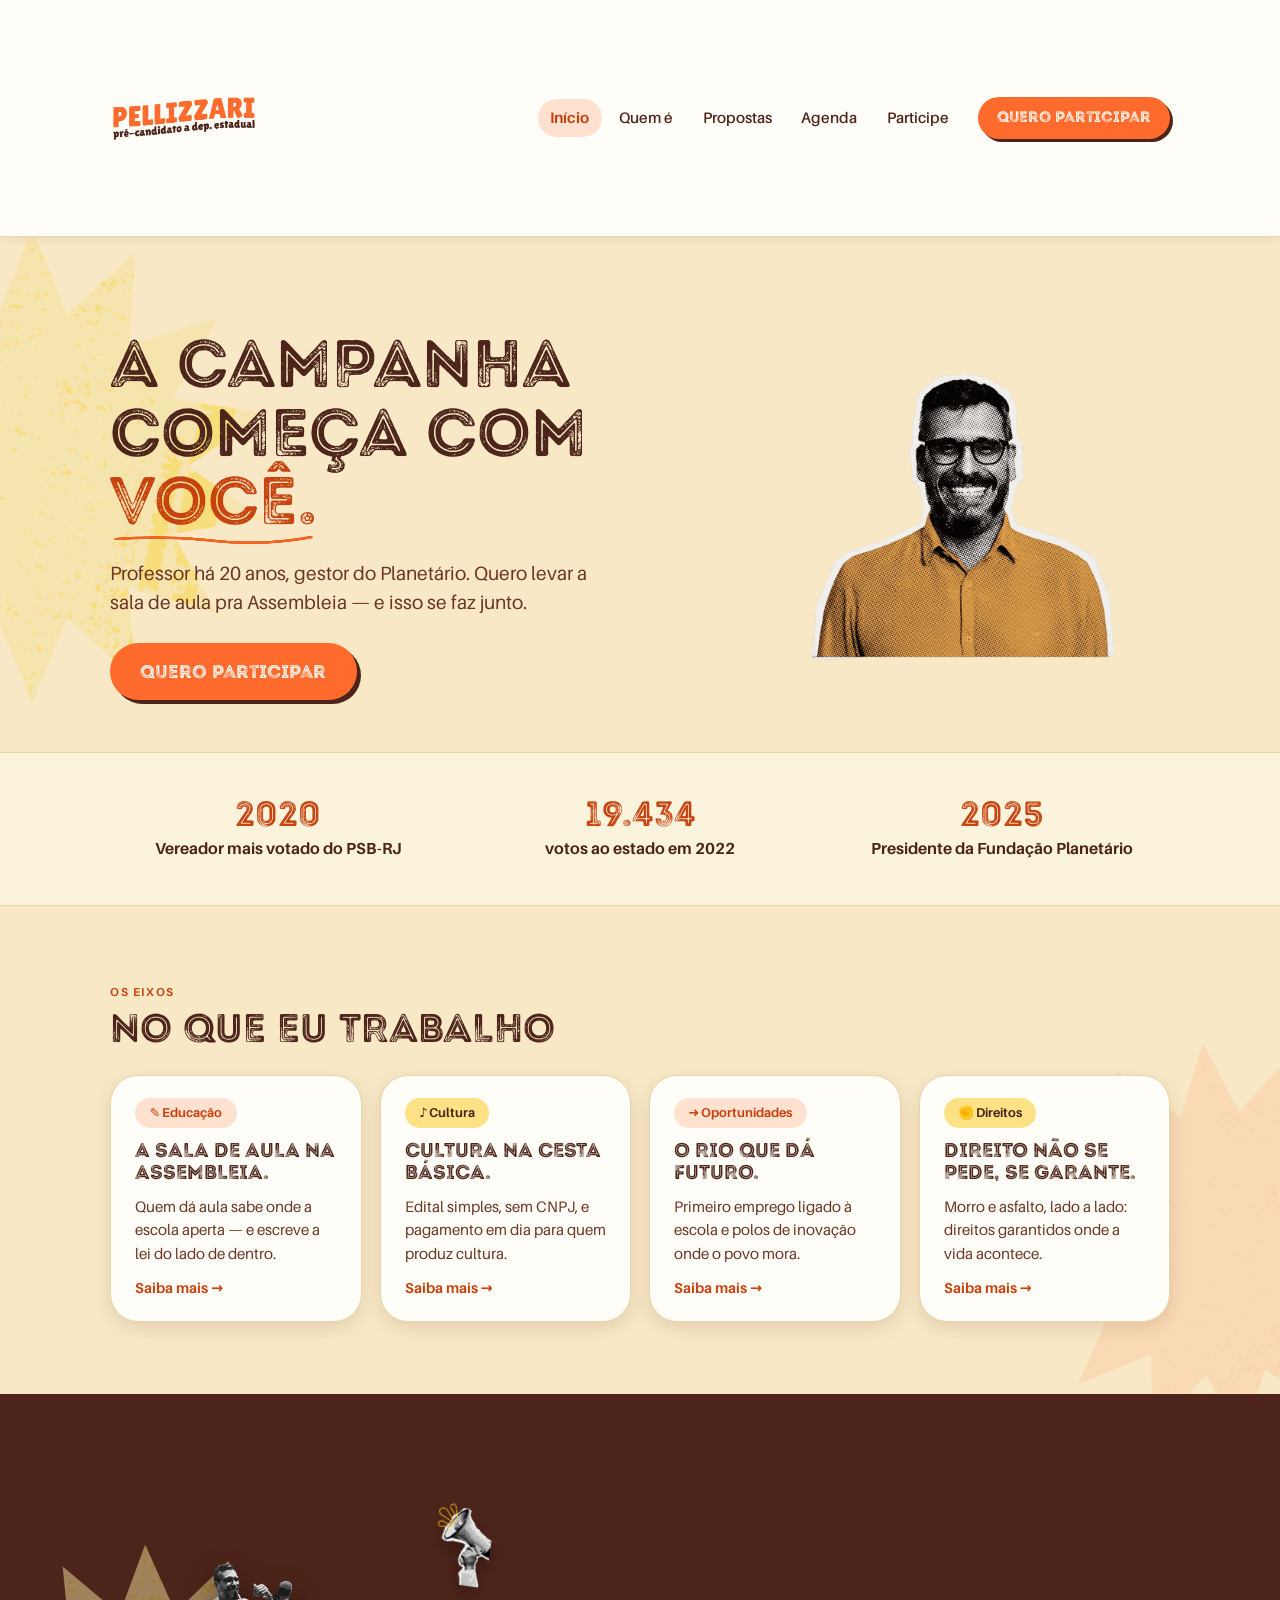
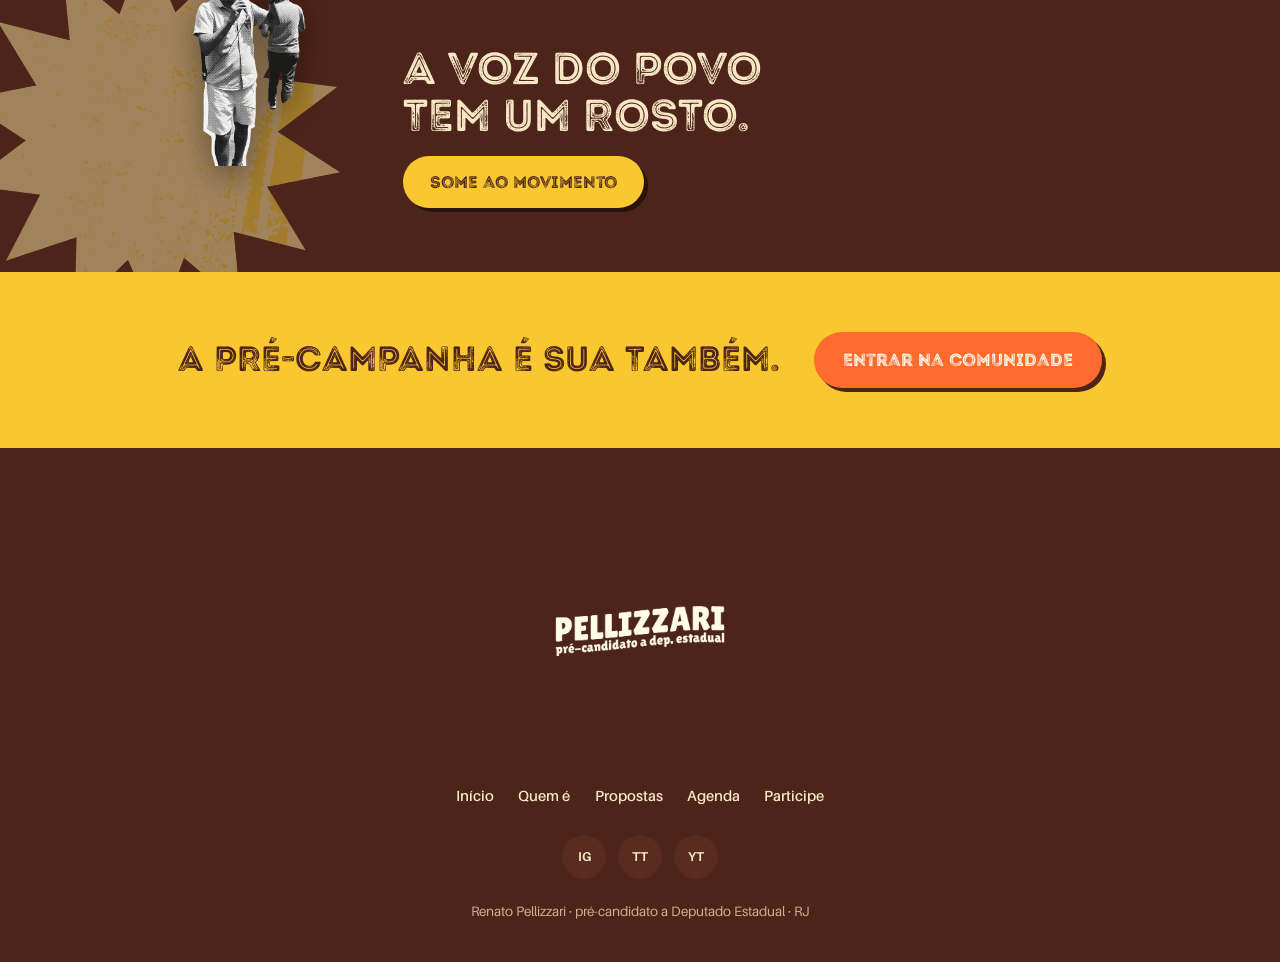
==== index.html @ 9db0ce03 "Site da pré-campanha Pellizzari (estático, pronto para GitHub Pages) - 5 páginas em pastas: / · /que" ====
<!DOCTYPE html>
<html lang="pt-BR">
<head>
<meta charset="utf-8">
<meta name="viewport" content="width=device-width, initial-scale=1">
<title>Início · Pellizzari — pré-campanha</title>
<meta name="description" content="Renato Pellizzari — professor há 20 anos e gestor do Planetário — quer levar a sala de aula para a Assembleia. Conheça a pré-campanha e participe.">
<meta property="og:type" content="website">
<meta property="og:title" content="Renato Pellizzari — pré-campanha">
<meta property="og:description" content="Renato Pellizzari — professor há 20 anos e gestor do Planetário — quer levar a sala de aula para a Assembleia. Conheça a pré-campanha e participe.">
<meta property="og:url" content="https://renatopellizzari.com.br/">
<meta property="og:image" content="https://renatopellizzari.com.br/assets/og.png">
<meta name="twitter:card" content="summary_large_image">
<link rel="stylesheet" href="/assets/styles.css">
<script src="/assets/dc-compat.js" defer></script>
</head>
<body>
<main lang="pt-BR" style="overflow-x:hidden">

  <!-- HEADER -->
  <header class="site-header">
    <div class="sh-inner">
      <a href="/" class="sh-logo" aria-label="Página inicial Pellizzari"><img src="/assets/img/logo-principal.png" alt="Pellizzari"></a>
      <nav class="sh-nav" aria-label="Menu principal">
        <a href="/" class="active">Início</a>
        <a href="/quem-e/">Quem é</a>
        <a href="/propostas/">Propostas</a>
        <a href="/agenda/">Agenda</a>
        <a href="/participe/">Participe</a>
      </nav>
      <a href="/participe/" class="sh-cta">Quero participar</a>
      <button type="button" class="sh-burger" aria-label="Abrir menu" aria-expanded="false">☰</button>
    </div>
    <nav class="sh-mobile" aria-label="Menu móvel">
      <a href="/" class="active">Início</a>
      <a href="/quem-e/">Quem é</a>
      <a href="/propostas/">Propostas</a>
      <a href="/agenda/">Agenda</a>
      <a href="/participe/">Participe</a>
    </nav>
  </header>

  <!-- HERO -->
  <section style="background:#f8e8c5;padding:28px 22px 0;position:relative;overflow:hidden">
    <img src="/assets/img/sunburst-amarelo.png" alt="" aria-hidden="true" style="position:absolute;left:clamp(-220px,-18vw,-120px);top:-140px;width:clamp(280px,42vw,520px);opacity:.55;pointer-events:none;transform:rotate(-8deg)">
    <div style="max-width:1060px;margin:0 auto;display:flex;flex-wrap:wrap;align-items:flex-end;gap:12px;position:relative;z-index:1">
      <div style="flex:1 1 300px;min-width:280px;padding:26px 0 52px">
        <h1 style="font-family:'Intro Rust',sans-serif;font-weight:700;text-transform:uppercase;font-size:clamp(2.3rem,7vw,4.2rem);line-height:1.02;margin:0;color:#4c241a">
          A campanha começa com
          <span style="position:relative;display:inline-block;color:#c6430f">você.<img src="/assets/img/grafismo-rabisco.png" alt="" style="position:absolute;left:0;bottom:-10px;width:100%;height:14px;object-fit:fill"></span>
        </h1>
        <p style="font-size:clamp(1.02rem,2.5vw,1.2rem);color:#6b3626;max-width:46ch;margin:22px 0 26px">
          Professor há 20 anos, gestor do Planetário. Quero levar a sala de aula pra Assembleia — e isso se faz junto.
        </p>
        <a href="/participe/" style="font-family:'Intro Rust',sans-serif;font-weight:700;font-size:1.15rem;background:#ff6b2d;color:#fffdf7;border-radius:999px;padding:.9rem 1.9rem;text-decoration:none;display:inline-flex;box-shadow:4px 4px 0 #4c241a" style-hover="background:#f0561a;color:#fffdf7" style-active="transform:translate(2px,2px);box-shadow:2px 2px 0 #4c241a">Quero participar</a>
      </div>
      <div style="flex:0 1 400px;min-width:260px;position:relative;margin:0 auto;display:flex;justify-content:center">
        <img src="/assets/img/busto-amarelo.png" alt="Renato Pellizzari, camisa amarela, sorrindo" style="display:block;width:min(84%,360px);margin-top:12px">
      </div>
    </div>
  </section>

  <!-- FAIXA DE PROVA -->
  <section style="background:#fcf3dd;border-top:1px solid #e7d4a8;border-bottom:1px solid #e7d4a8;padding:44px 22px">
    <div style="max-width:1060px;margin:0 auto;display:grid;grid-template-columns:repeat(auto-fit,minmax(230px,1fr));gap:26px">
      <div style="display:flex;flex-direction:column;gap:.2rem;text-align:center">
        <span style="font-family:'Intro Rust',sans-serif;font-weight:700;font-size:2.2rem;color:#c6430f;line-height:1">2020</span>
        <span style="font-weight:700;color:#4c241a">Vereador mais votado do PSB-RJ</span>
      </div>
      <div style="display:flex;flex-direction:column;gap:.2rem;text-align:center">
        <span style="font-family:'Intro Rust',sans-serif;font-weight:700;font-size:2.2rem;color:#c6430f;line-height:1">19.434</span>
        <span style="font-weight:700;color:#4c241a">votos ao estado em 2022</span>
      </div>
      <div style="display:flex;flex-direction:column;gap:.2rem;text-align:center">
        <span style="font-family:'Intro Rust',sans-serif;font-weight:700;font-size:2.2rem;color:#c6430f;line-height:1">2025</span>
        <span style="font-weight:700;color:#4c241a">Presidente da Fundação Planetário</span>
      </div>
    </div>
  </section>

  <!-- OS EIXOS -->
  <section style="background:#f8e8c5;padding:72px 22px;position:relative;overflow:hidden">
    <img src="/assets/img/sunburst-laranja.png" alt="" aria-hidden="true" style="position:absolute;right:-170px;bottom:-190px;width:clamp(320px,36vw,520px);opacity:.16;pointer-events:none;transform:rotate(12deg)">
    <div style="max-width:1060px;margin:0 auto;position:relative;z-index:1">
      <span style="font-weight:800;font-size:.72rem;text-transform:uppercase;letter-spacing:.14em;color:#c6430f">Os eixos</span>
      <h2 style="font-family:'Intro Rust',sans-serif;font-weight:700;text-transform:uppercase;font-size:clamp(1.7rem,4.5vw,2.5rem);line-height:1.05;margin:.3rem 0 1.6rem;color:#4c241a">No que eu trabalho</h2>
      <div style="display:grid;grid-template-columns:repeat(auto-fit,minmax(240px,1fr));gap:18px">
        <article style="background:#fffdf7;border:1px solid #e7d4a8;border-radius:28px;padding:1.4rem 1.5rem;box-shadow:0 6px 18px rgba(74,36,26,.12);display:flex;flex-direction:column;gap:.7rem">
          <span style="font-weight:700;font-size:.8rem;border-radius:999px;padding:.32rem .9rem;background:#ffe1d0;color:#c6430f;align-self:flex-start">✎ Educação</span>
          <h3 style="font-family:'Intro Rust',sans-serif;font-weight:700;text-transform:uppercase;font-size:1.25rem;line-height:1.1;margin:0;color:#4c241a">A sala de aula na Assembleia.</h3>
          <p style="margin:0;font-size:.95rem;color:#6b3626;flex:1">Quem dá aula sabe onde a escola aperta — e escreve a lei do lado de dentro.</p>
          <a href="/propostas/#educacao" style="font-weight:700;font-size:.9rem;color:#c6430f;text-decoration:none" style-hover="color:#ff6b2d">Saiba mais →</a>
        </article>
        <article style="background:#fffdf7;border:1px solid #e7d4a8;border-radius:28px;padding:1.4rem 1.5rem;box-shadow:0 6px 18px rgba(74,36,26,.12);display:flex;flex-direction:column;gap:.7rem">
          <span style="font-weight:700;font-size:.8rem;border-radius:999px;padding:.32rem .9rem;background:#fce185;color:#4c241a;align-self:flex-start">♪ Cultura</span>
          <h3 style="font-family:'Intro Rust',sans-serif;font-weight:700;text-transform:uppercase;font-size:1.25rem;line-height:1.1;margin:0;color:#4c241a">Cultura na cesta básica.</h3>
          <p style="margin:0;font-size:.95rem;color:#6b3626;flex:1">Edital simples, sem CNPJ, e pagamento em dia para quem produz cultura.</p>
          <a href="/propostas/#cultura" style="font-weight:700;font-size:.9rem;color:#c6430f;text-decoration:none" style-hover="color:#ff6b2d">Saiba mais →</a>
        </article>
        <article style="background:#fffdf7;border:1px solid #e7d4a8;border-radius:28px;padding:1.4rem 1.5rem;box-shadow:0 6px 18px rgba(74,36,26,.12);display:flex;flex-direction:column;gap:.7rem">
          <span style="font-weight:700;font-size:.8rem;border-radius:999px;padding:.32rem .9rem;background:#ffe1d0;color:#c6430f;align-self:flex-start">➜ Oportunidades</span>
          <h3 style="font-family:'Intro Rust',sans-serif;font-weight:700;text-transform:uppercase;font-size:1.25rem;line-height:1.1;margin:0;color:#4c241a">O Rio que dá futuro.</h3>
          <p style="margin:0;font-size:.95rem;color:#6b3626;flex:1">Primeiro emprego ligado à escola e polos de inovação onde o povo mora.</p>
          <a href="/propostas/#oportunidades" style="font-weight:700;font-size:.9rem;color:#c6430f;text-decoration:none" style-hover="color:#ff6b2d">Saiba mais →</a>
        </article>
        <article style="background:#fffdf7;border:1px solid #e7d4a8;border-radius:28px;padding:1.4rem 1.5rem;box-shadow:0 6px 18px rgba(74,36,26,.12);display:flex;flex-direction:column;gap:.7rem">
          <span style="font-weight:700;font-size:.8rem;border-radius:999px;padding:.32rem .9rem;background:#fce185;color:#4c241a;align-self:flex-start">✊ Direitos</span>
          <h3 style="font-family:'Intro Rust',sans-serif;font-weight:700;text-transform:uppercase;font-size:1.25rem;line-height:1.1;margin:0;color:#4c241a">Direito não se pede, se garante.</h3>
          <p style="margin:0;font-size:.95rem;color:#6b3626;flex:1">Morro e asfalto, lado a lado: direitos garantidos onde a vida acontece.</p>
          <a href="/propostas/#direitos" style="font-weight:700;font-size:.9rem;color:#c6430f;text-decoration:none" style-hover="color:#ff6b2d">Saiba mais →</a>
        </article>
      </div>
    </div>
  </section>

  <!-- BANNER DE COLAGEM (refeito responsivo) -->
  <section style="background:#4c241a;position:relative;overflow:hidden">
    <div style="max-width:1060px;margin:0 auto;position:relative;display:flex;flex-wrap:wrap;align-items:center;gap:24px;padding:48px 22px;min-height:320px">
      <img src="/assets/img/sunburst-amarelo.png" alt="" aria-hidden="true" style="position:absolute;left:-140px;bottom:-160px;width:420px;opacity:.5;pointer-events:none;transform:rotate(-10deg)">
      <div style="flex:0 0 auto;position:relative;align-self:flex-end">
        <img src="/assets/img/corpo-microfone.png" alt="Renato Pellizzari falando ao microfone" style="display:block;height:clamp(260px,34vw,380px);width:auto;filter:drop-shadow(0 10px 14px rgba(0,0,0,.35))">
      </div>
      <div style="flex:1 1 320px;min-width:280px;position:relative;z-index:2;display:flex;flex-direction:column;gap:1.1rem;padding:1rem 0">
        <img src="/assets/img/prop-megafone.png" alt="" aria-hidden="true" style="width:120px;transform:rotate(8deg);align-self:flex-start;filter:drop-shadow(0 6px 8px rgba(0,0,0,.3))">
        <h2 style="font-family:'Intro Rust',sans-serif;font-weight:700;text-transform:uppercase;color:#f8e8c5;font-size:clamp(2rem,5vw,2.8rem);line-height:1.04;margin:0">A voz do povo<br>tem um rosto.</h2>
        <a href="/participe/" style="font-family:'Intro Rust',sans-serif;font-weight:700;font-size:1.05rem;background:#fac730;color:#4c241a;border-radius:999px;padding:.8rem 1.7rem;text-decoration:none;align-self:flex-start;box-shadow:4px 4px 0 #2a130d" style-hover="background:#edb417;color:#4c241a" style-active="transform:translate(2px,2px);box-shadow:2px 2px 0 #2a130d">Some ao movimento</a>
      </div>
    </div>
  </section>

  <!-- FAIXA CTA FINAL -->
  <section style="background:#fac730;padding:60px 22px">
    <div style="max-width:1060px;margin:0 auto;display:flex;flex-wrap:wrap;align-items:center;justify-content:center;gap:18px 34px;text-align:center">
      <h2 style="font-family:'Intro Rust',sans-serif;font-weight:700;text-transform:uppercase;font-size:clamp(1.5rem,4.5vw,2.2rem);line-height:1.05;margin:0;color:#4c241a">A pré-campanha é sua também.</h2>
      <a href="/participe/" style="font-family:'Intro Rust',sans-serif;font-weight:700;font-size:1.1rem;background:#ff6b2d;color:#fffdf7;border-radius:999px;padding:.9rem 1.8rem;text-decoration:none;display:inline-flex;box-shadow:4px 4px 0 #4c241a" style-hover="background:#f0561a;color:#fffdf7" style-active="transform:translate(2px,2px);box-shadow:2px 2px 0 #4c241a">Entrar na comunidade</a>
    </div>
  </section>

  <!-- FOOTER -->
  <footer class="site-footer">
    <div class="sf-inner">
      <img src="/assets/img/logo-pellizzari-creme.png" alt="Pellizzari">
      <nav class="sf-nav" aria-label="Menu do rodapé">
        <a href="/">Início</a>
        <a href="/quem-e/">Quem é</a>
        <a href="/propostas/">Propostas</a>
        <a href="/agenda/">Agenda</a>
        <a href="/participe/">Participe</a>
      </nav>
      <div class="sf-social">
        <a href="#" aria-label="Instagram">IG</a>
        <a href="#" aria-label="TikTok">TT</a>
        <a href="#" aria-label="YouTube">YT</a>
      </div>
      <p class="sf-legal">Renato Pellizzari · pré-candidato a Deputado Estadual · RJ</p>
    </div>
  </footer>

</main>
</body>
</html>
---- assets/styles.css ----
/* ===== Fontes da marca (auto-hospedadas) ===== */
@font-face{font-family:"Intro Rust";src:url("fonts/IntroRust-Display.woff2") format("woff2");font-weight:400 900;font-display:swap}
@font-face{font-family:"Aileron";src:url("fonts/Aileron-Regular.woff2") format("woff2");font-weight:400;font-display:swap}
@font-face{font-family:"Aileron";src:url("fonts/Aileron-SemiBold.woff2") format("woff2");font-weight:600;font-display:swap}
@font-face{font-family:"Aileron";src:url("fonts/Aileron-Bold.woff2") format("woff2");font-weight:700 900;font-display:swap}
@font-face{font-family:"TT Backwards Script";src:url("fonts/TTBackwardsScript-Bold.woff2") format("woff2");font-weight:700;font-display:swap}

html{scroll-behavior:smooth}
body{margin:0;background:#f8e8c5;color:#4c241a;font-family:"Aileron",system-ui,sans-serif;line-height:1.55;-webkit-font-smoothing:antialiased}
a{color:#c6430f}a:hover{color:#ff6b2d}
:focus-visible{outline:3px solid #ff6b2d;outline-offset:2px}
img{max-width:100%}

/* ===== Header ===== */
.site-header{position:sticky;top:0;z-index:50;background:#fffdf7;border-bottom:1px solid #e7d4a8;box-shadow:0 2px 10px rgba(74,36,26,.07)}
.sh-inner{max-width:1060px;margin:0 auto;display:flex;align-items:center;gap:16px;padding:12px 22px}
.sh-logo{display:flex;flex-shrink:0}.sh-logo img{width:150px}
.sh-nav{display:flex;gap:4px;margin-left:auto;align-items:center}
.sh-nav a{font-weight:600;color:#4c241a;text-decoration:none;font-size:.95rem;padding:.45rem .8rem;border-radius:999px;transition:color .15s,background .15s}
.sh-nav a:hover{color:#c6430f}
.sh-nav a.active{font-weight:800;color:#c6430f;background:#ffe1d0}
.sh-cta{font-family:"Intro Rust",sans-serif;font-weight:700;font-size:.95rem;background:#ff6b2d;color:#fffdf7;border-radius:999px;padding:.6rem 1.2rem;text-decoration:none;white-space:nowrap;box-shadow:3px 3px 0 #4c241a;flex-shrink:0;transition:transform .1s,box-shadow .1s,background .12s}
.sh-cta:hover{background:#f0561a;color:#fffdf7}
.sh-cta:active{transform:translate(2px,2px);box-shadow:1px 1px 0 #4c241a}
.sh-burger{display:none;background:#fcf3dd;border:1px solid #e7d4a8;border-radius:12px;width:44px;height:44px;cursor:pointer;font-size:1.2rem;color:#4c241a;align-items:center;justify-content:center;flex-shrink:0}
.sh-mobile{display:none;flex-direction:column;padding:8px 22px 18px;gap:2px;background:#fffdf7;border-top:1px solid #e7d4a8}
.sh-mobile a{font-weight:600;color:#4c241a;text-decoration:none;font-size:1.05rem;padding:.7rem .4rem;border-bottom:1px solid #fcf3dd}
.sh-mobile a.active{color:#c6430f;font-weight:800}
.sh-mobile.open{display:flex}
@media (max-width:860px){
  .sh-nav{display:none}
  .sh-burger{display:flex}
  .sh-cta{margin-left:auto}
}

/* ===== Footer ===== */
.site-footer{background:#4c241a;padding:56px 22px 40px}
.sf-inner{max-width:1060px;margin:0 auto;display:flex;flex-direction:column;align-items:center;gap:22px;text-align:center}
.sf-inner>img{width:180px}
.sf-nav{display:flex;flex-wrap:wrap;justify-content:center;gap:4px 18px}
.sf-nav a{color:#f8e8c5;text-decoration:none;font-weight:600;font-size:.92rem;padding:.3rem .2rem}
.sf-nav a:hover{color:#fac730}
.sf-social{display:flex;gap:12px}
.sf-social a{width:44px;height:44px;border-radius:999px;background:#5a2c1f;color:#f8e8c5;display:flex;align-items:center;justify-content:center;text-decoration:none;font-weight:800;font-size:.8rem;transition:background .15s,color .15s}
.sf-social a:hover{background:#ff6b2d;color:#fffdf7}
.sf-legal{margin:0;color:#cbb08f;font-size:.85rem}

@media (prefers-reduced-motion:reduce){*{transition:none!important}}
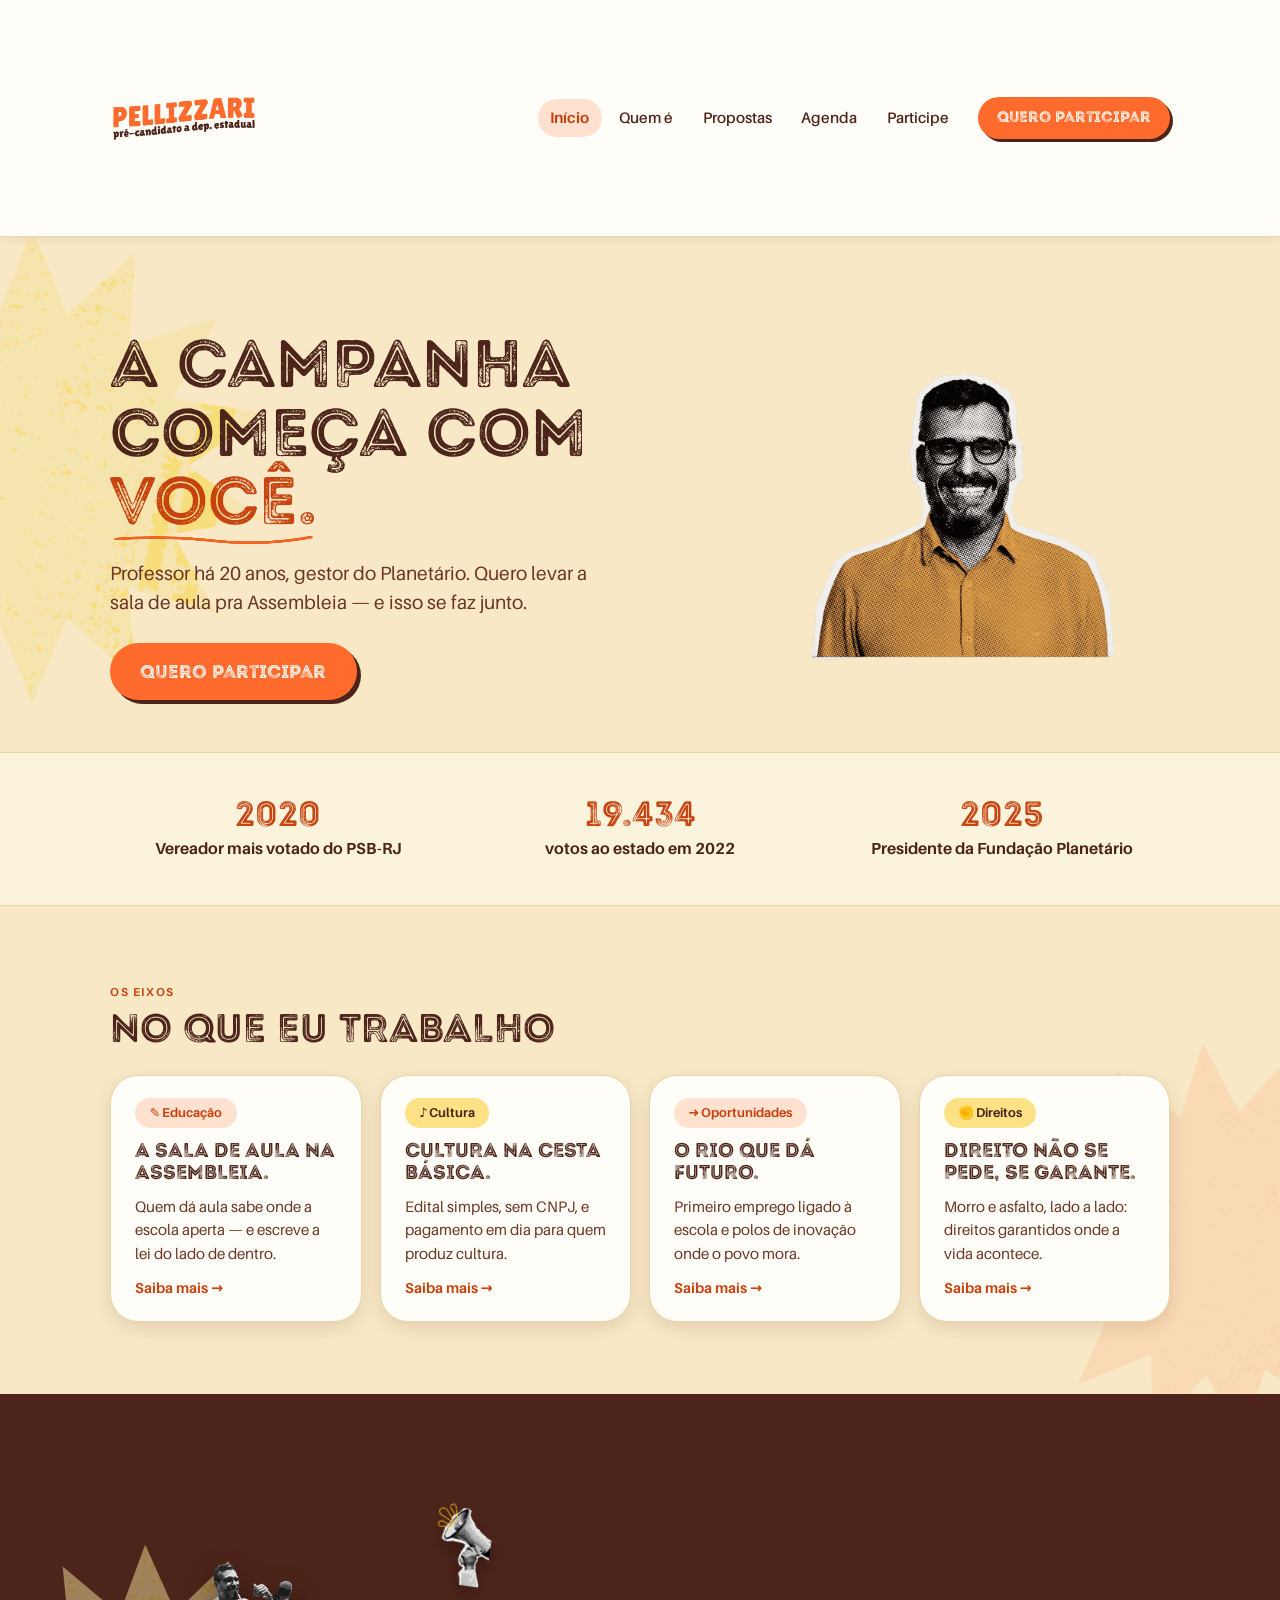
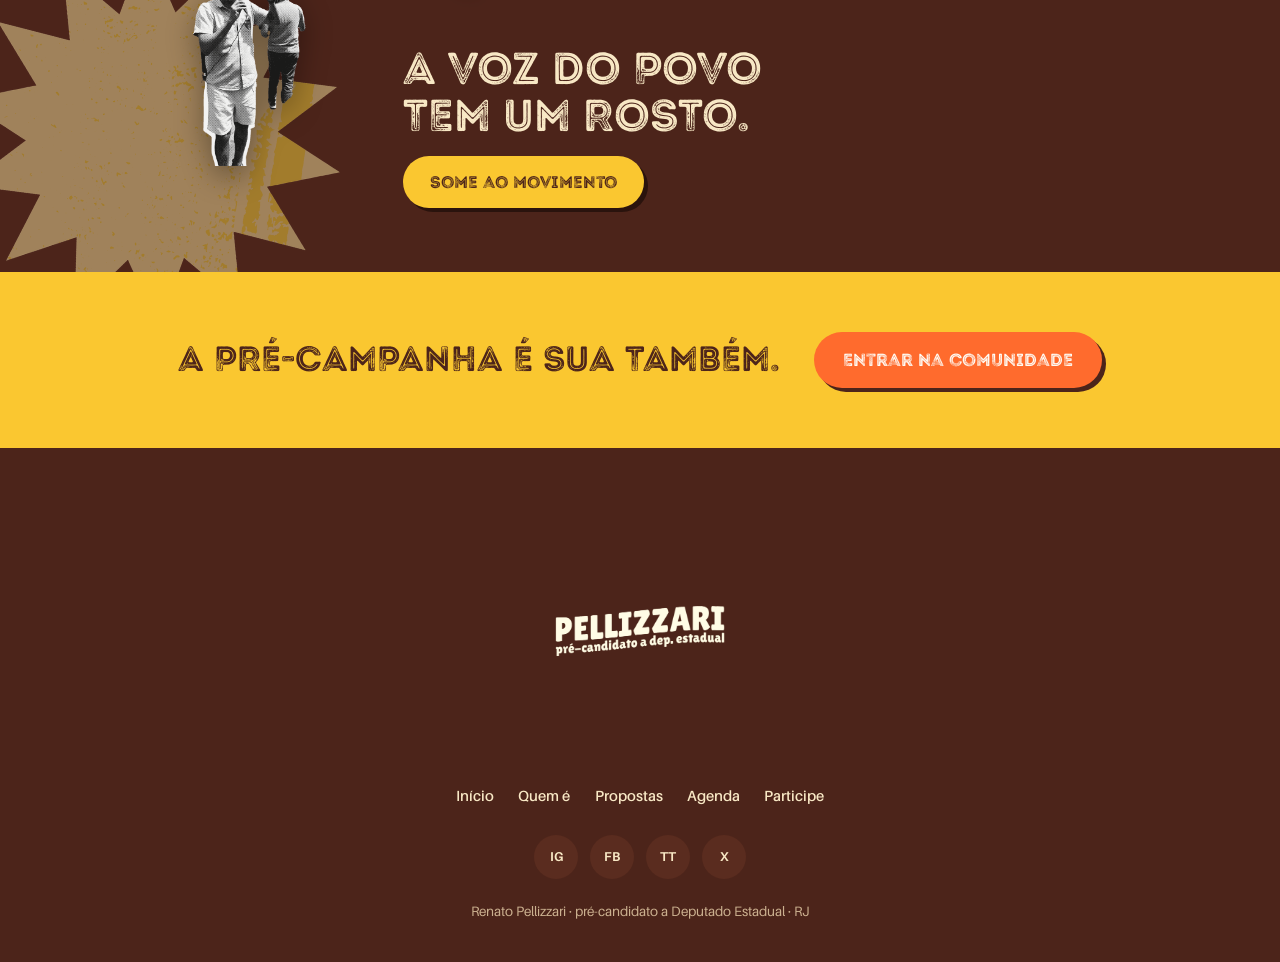
==== commit 4749befd: "Rodapé: links reais de Instagram, Facebook, TikTok e X Co-Authored-By: Claude Opus 4.8 <noreply@anth" ====
--- a/index.html
+++ b/index.html
@@ -148,9 +148,10 @@
         <a href="/participe/">Participe</a>
       </nav>
       <div class="sf-social">
-        <a href="#" aria-label="Instagram">IG</a>
-        <a href="#" aria-label="TikTok">TT</a>
-        <a href="#" aria-label="YouTube">YT</a>
+        <a href="https://www.instagram.com/renatopellizzari/" target="_blank" rel="noopener" aria-label="Instagram">IG</a>
+        <a href="https://www.facebook.com/renato.pellizzari" target="_blank" rel="noopener" aria-label="Facebook">FB</a>
+        <a href="https://www.tiktok.com/@repellizzari" target="_blank" rel="noopener" aria-label="TikTok">TT</a>
+        <a href="https://x.com/repellizzari" target="_blank" rel="noopener" aria-label="X">X</a>
       </div>
       <p class="sf-legal">Renato Pellizzari · pré-candidato a Deputado Estadual · RJ</p>
     </div>
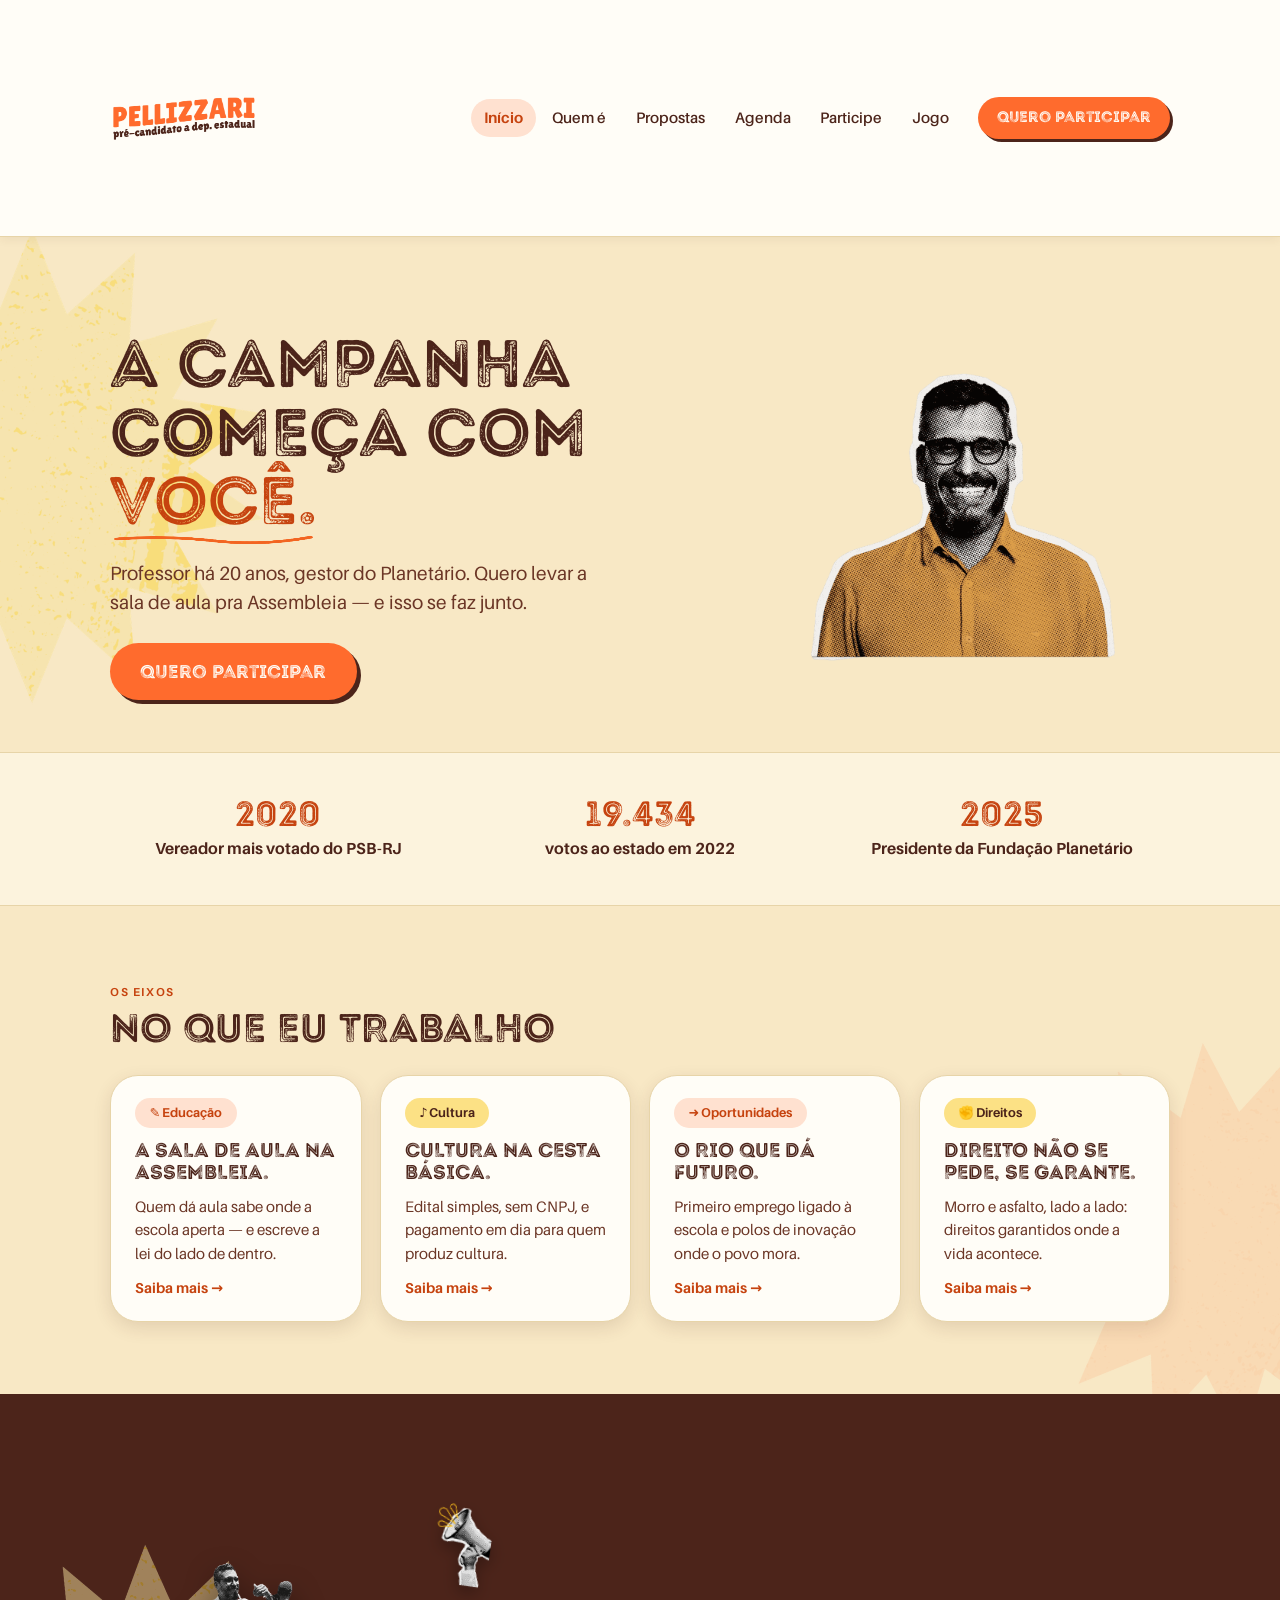
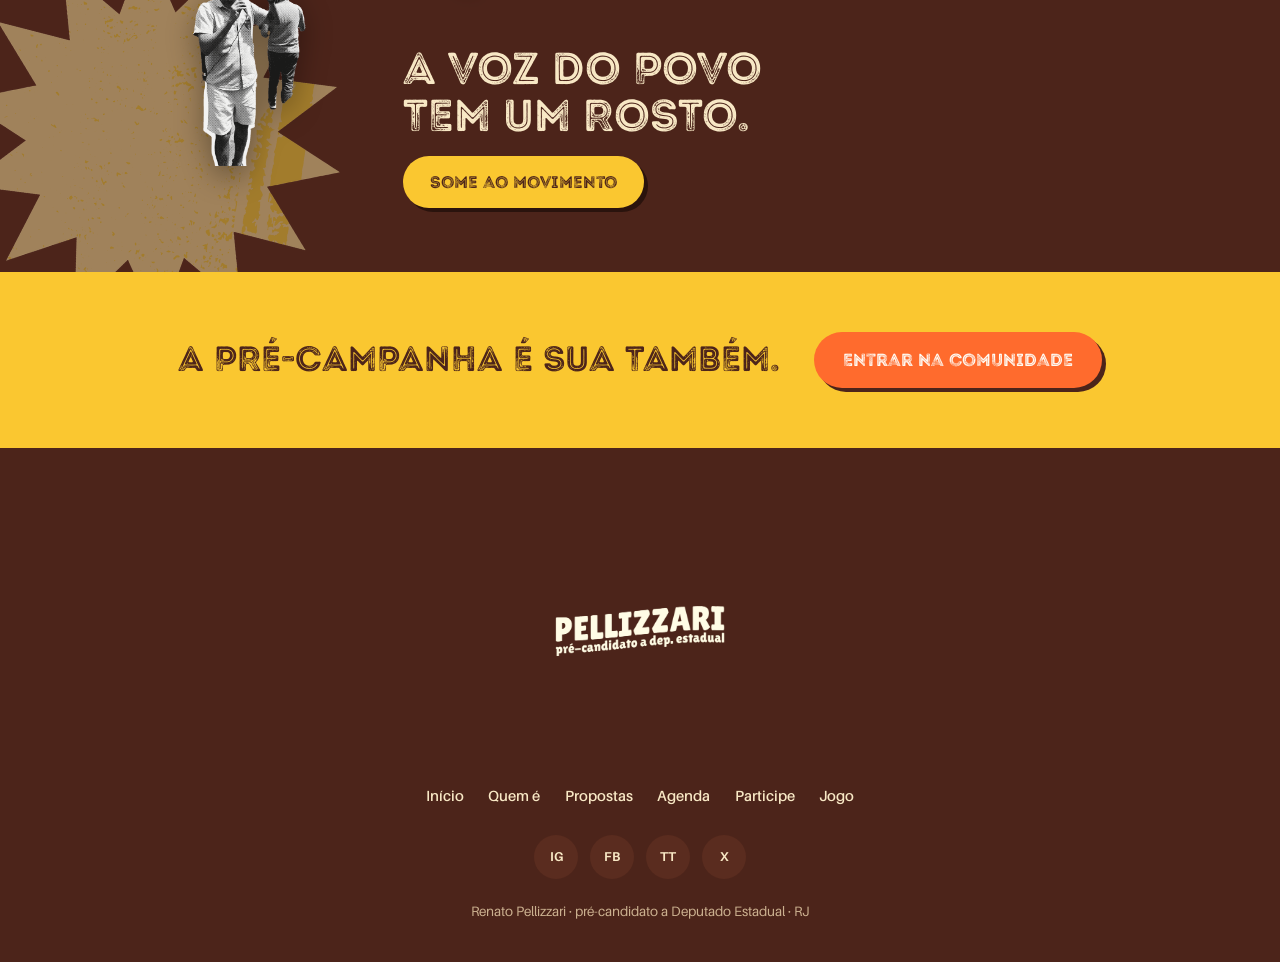
==== commit d4bcad15: "Adiciona "Jogo" ao menu (cabeçalho, mobile e rodapé) de todas as páginas Link para /jogo/ inserido a" ====
--- a/index.html
+++ b/index.html
@@ -27,6 +27,7 @@
         <a href="/propostas/">Propostas</a>
         <a href="/agenda/">Agenda</a>
         <a href="/participe/">Participe</a>
+        <a href="/jogo/">Jogo</a>
       </nav>
       <a href="/participe/" class="sh-cta">Quero participar</a>
       <button type="button" class="sh-burger" aria-label="Abrir menu" aria-expanded="false">☰</button>
@@ -37,6 +38,7 @@
       <a href="/propostas/">Propostas</a>
       <a href="/agenda/">Agenda</a>
       <a href="/participe/">Participe</a>
+      <a href="/jogo/">Jogo</a>
     </nav>
   </header>
 
@@ -146,6 +148,7 @@
         <a href="/propostas/">Propostas</a>
         <a href="/agenda/">Agenda</a>
         <a href="/participe/">Participe</a>
+        <a href="/jogo/">Jogo</a>
       </nav>
       <div class="sf-social">
         <a href="https://www.instagram.com/renatopellizzari/" target="_blank" rel="noopener" aria-label="Instagram">IG</a>
